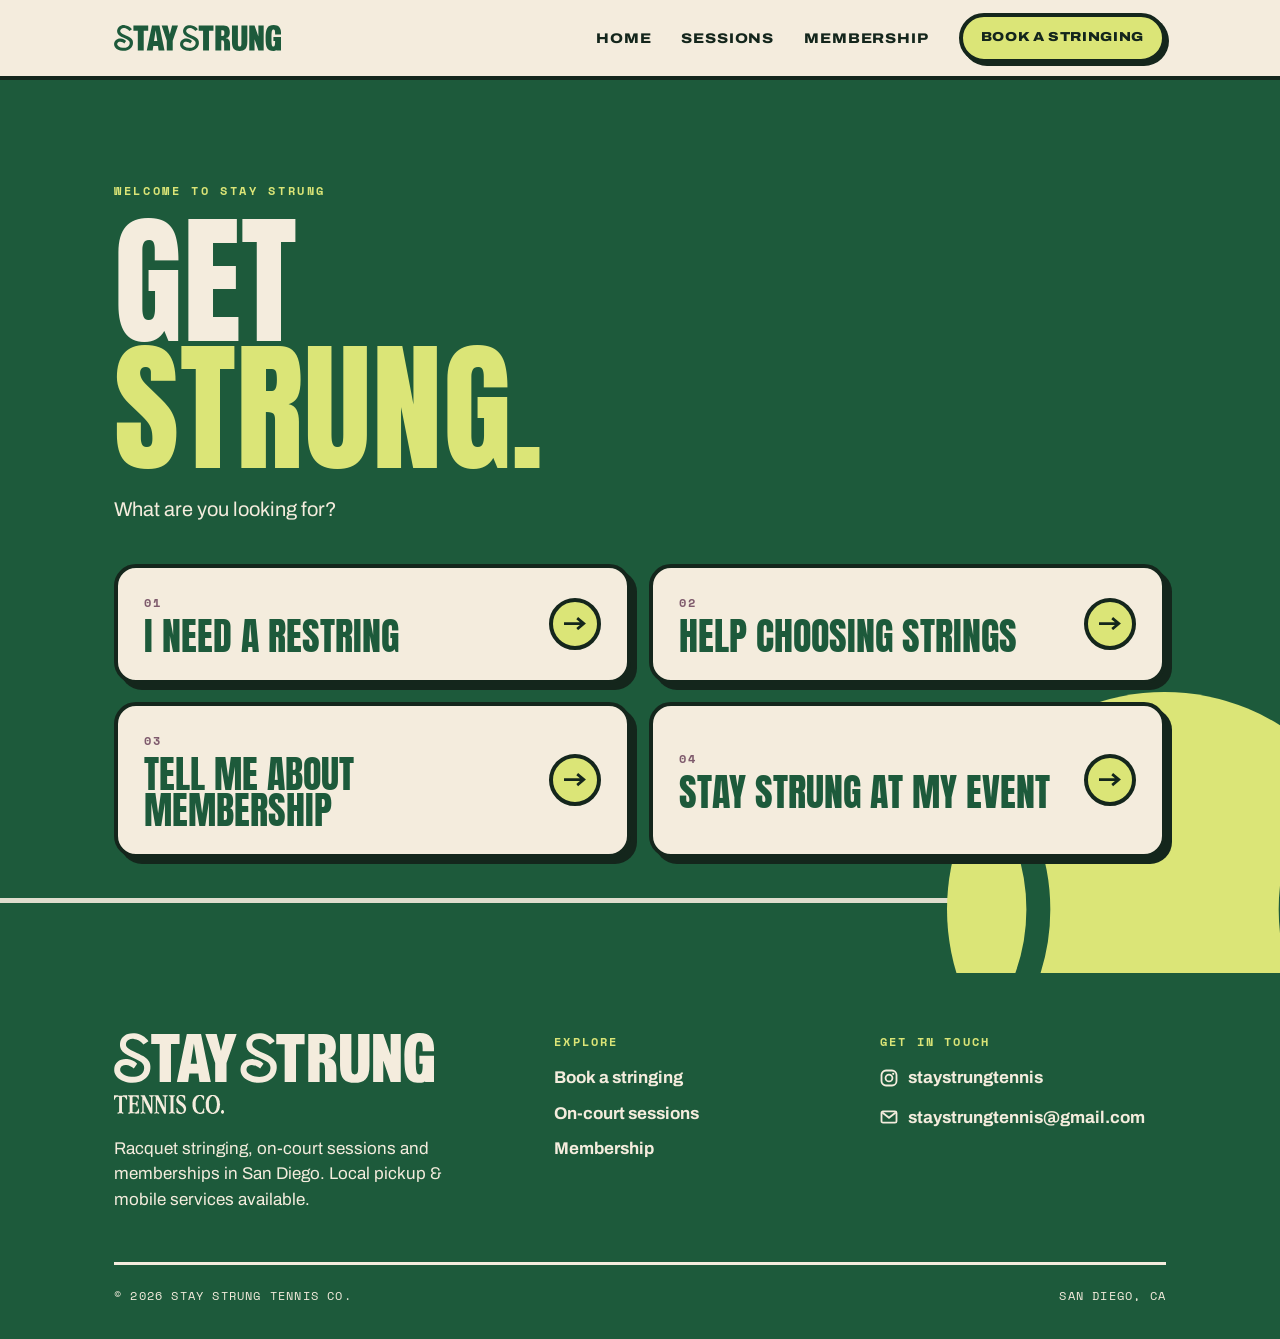
==== docs/get-strung/index.html @ e5cf0d27 "Launch Stay Strung website" ====
<!doctype html>
<html lang="en">
<head>
<meta charset="utf-8">
<meta name="viewport" content="width=device-width, initial-scale=1">
<title>Get Strung — Stay Strung Tennis Co.</title>
<meta name="description" content="Restrings, string help, memberships and events from Stay Strung in San Diego.">
<meta name="theme-color" content="#1D5A3B">
<meta property="og:title" content="Get Strung — Stay Strung Tennis Co.">
<meta property="og:description" content="Restrings, string help, memberships and events from Stay Strung in San Diego.">
<link rel="icon" href="../favicon.svg" type="image/svg+xml">
<link rel="preload" href="../assets/fonts/anton-latin-400-normal.woff2" as="font" type="font/woff2" crossorigin>
<link rel="stylesheet" href="../css/style.css">
</head>
<body>

<header class="nav">
  <div class="wrap">
    <a class="nav__logo" href="../index.html" aria-label="Stay Strung home"><img src="../assets/wordmark-green.svg" alt="Stay Strung"></a>
    <button class="nav__toggle" aria-label="Menu" aria-expanded="false"><span></span><span></span><span></span></button>
    <ul class="nav__links">
      <li><a href="../index.html">Home</a></li>
      <li><a href="../sessions.html">Sessions</a></li>
      <li><a href="../membership.html">Membership</a></li>
      <li><a class="btn" href="../index.html#book">Book a stringing</a></li>
    </ul>
  </div>
</header>

<main>

<section class="phero" style="min-height:calc(100vh - 80px)">
  <div class="phero__line" style="left:0;right:0;bottom:70px;height:5px" aria-hidden="true"></div>
  <img class="phero__ball" src="../assets/ball-on-green.svg" alt="" aria-hidden="true">
  <div class="wrap">
    <p class="eyebrow">Welcome to Stay Strung</p>
    <h1 class="display h-xl">Get<br><span class="c-lime">strung.</span></h1>
    <p class="lede">What are you looking for?</p>
    <div class="choose">
      <a href="../index.html?service=stringing#book"><div><div class="k">01</div><div class="t">I need a restring</div></div><span class="arr"><svg viewBox="0 0 40 24" aria-hidden="true"><path d="M0 12H34M24 2L36 12L24 22" fill="none" stroke="currentColor" stroke-width="5"/></svg></span></a>
      <a href="../sessions.html"><div><div class="k">02</div><div class="t">Help choosing strings</div></div><span class="arr"><svg viewBox="0 0 40 24" aria-hidden="true"><path d="M0 12H34M24 2L36 12L24 22" fill="none" stroke="currentColor" stroke-width="5"/></svg></span></a>
      <a href="../membership.html"><div><div class="k">03</div><div class="t">Tell me about membership</div></div><span class="arr"><svg viewBox="0 0 40 24" aria-hidden="true"><path d="M0 12H34M24 2L36 12L24 22" fill="none" stroke="currentColor" stroke-width="5"/></svg></span></a>
      <a href="../index.html?service=event#book"><div><div class="k">04</div><div class="t">Stay Strung at my event</div></div><span class="arr"><svg viewBox="0 0 40 24" aria-hidden="true"><path d="M0 12H34M24 2L36 12L24 22" fill="none" stroke="currentColor" stroke-width="5"/></svg></span></a>
    </div>
  </div>
</section>

</main>

<footer class="foot">
  <div class="wrap">
    <div class="foot__top">
      <div class="foot__logo">
        <img src="../assets/wordmark-cream.svg" alt="Stay Strung">
        <img class="co" src="../assets/tennisco-cream.svg" alt="Tennis Co.">
        <p style="margin-top:22px;max-width:34ch">Racquet stringing, on-court sessions and memberships in San Diego. Local pickup &amp; mobile services available.</p>
      </div>
      <div>
        <h4>Explore</h4>
        <ul>
          <li><a href="../index.html#book">Book a stringing</a></li>
          <li><a href="../sessions.html">On-court sessions</a></li>
          <li><a href="../membership.html">Membership</a></li>
        </ul>
      </div>
      <div>
        <h4>Get in touch</h4>
        <ul>
          <li><a class="ico" href="https://instagram.com/staystrungtennis" target="_blank" rel="noopener"><svg viewBox="0 0 24 24" aria-hidden="true"><rect x="2" y="2" width="20" height="20" rx="6" fill="none" stroke="currentColor" stroke-width="2.4"/><circle cx="12" cy="12" r="4.6" fill="none" stroke="currentColor" stroke-width="2.4"/><circle cx="17.6" cy="6.4" r="1.5" fill="currentColor"/></svg> staystrungtennis</a></li>
          <li><a class="ico" href="mailto:staystrungtennis@gmail.com"><svg viewBox="0 0 24 24" aria-hidden="true"><rect x="2" y="4.5" width="20" height="15" rx="2" fill="none" stroke="currentColor" stroke-width="2.4"/><path d="M3 6l9 7 9-7" fill="none" stroke="currentColor" stroke-width="2.4"/></svg> staystrungtennis@gmail.com</a></li>
        </ul>
      </div>
    </div>
    <div class="foot__base"><span>&copy; <span id="yr">2026</span> Stay Strung Tennis Co.</span><span>San Diego, CA</span></div>
  </div>
</footer>

<script>document.getElementById('yr').textContent = new Date().getFullYear();</script>
<script src="../js/main.js"></script>
</body>
</html>
---- docs/css/style.css ----
/* ==========================================================
   STAY STRUNG — site styles
   1993 tennis club meets modern performance lab.
   ========================================================== */

@font-face { font-family: 'Anton'; src: url('../assets/fonts/anton-latin-400-normal.woff2') format('woff2'); font-display: swap; }
@font-face { font-family: 'Archivo'; src: url('../assets/fonts/archivo-latin-standard-normal.woff2') format('woff2');
  font-weight: 100 900; font-stretch: 62% 125%; font-display: swap; }
@font-face { font-family: 'Space Mono'; src: url('../assets/fonts/space-mono-latin-700-normal.woff2') format('woff2'); font-weight: 700; font-display: swap; }
@font-face { font-family: 'Space Mono'; src: url('../assets/fonts/space-mono-latin-400-normal.woff2') format('woff2'); font-weight: 400; font-display: swap; }

:root {
  --cream: #F4ECDD;
  --cream-2: #EDE3D0;
  --green: #1D5A3B;
  --green-d: #133D28;
  --lime: #DBE577;
  --mauve: #BDA3AE;
  --mauve-d: #7E5A6C;
  --ink: #14261C;

  --display: 'Anton', Impact, 'Arial Narrow', sans-serif;
  --sans: 'Archivo', system-ui, -apple-system, 'Helvetica Neue', Arial, sans-serif;
  --mono: 'Space Mono', ui-monospace, Menlo, monospace;

  --gutter: clamp(20px, 5vw, 64px);
  --max: 1180px;
  --line: 4px;
}

* { box-sizing: border-box; margin: 0; padding: 0; }
html { scroll-behavior: smooth; }
body {
  background: var(--cream);
  color: var(--ink);
  font-family: var(--sans);
  font-size: 17px;
  line-height: 1.5;
  -webkit-font-smoothing: antialiased;
  overflow-x: hidden;
}
img { display: block; max-width: 100%; }
a { color: inherit; }

.wrap { width: 100%; max-width: var(--max); margin: 0 auto; padding: 0 var(--gutter); position: relative; }

/* ---------- type ---------- */
.display { font-family: var(--display); font-weight: 400; text-transform: uppercase; line-height: .9; letter-spacing: .005em; }
.eyebrow { font-family: var(--mono); font-weight: 700; font-size: 12px; letter-spacing: .22em; text-transform: uppercase; }
.wide { font-family: var(--sans); font-stretch: 125%; font-weight: 800; text-transform: uppercase; letter-spacing: .02em; }
.lede { font-size: clamp(17px, 1.6vw, 20px); max-width: 38ch; }
h1, h2, h3 { font-weight: 400; }
.h-xl { font-size: clamp(64px, 11vw, 150px); }
.h-lg { font-size: clamp(48px, 7vw, 96px); }
.h-md { font-size: clamp(36px, 4.6vw, 60px); }
.c-green { color: var(--green); }
.c-lime { color: var(--lime); }
.c-cream { color: var(--cream); }
.c-mauve { color: var(--mauve-d); }

/* ---------- buttons ---------- */
.btn {
  display: inline-flex; align-items: center; gap: 12px;
  font-family: var(--sans); font-stretch: 115%; font-weight: 850; font-size: 15px;
  text-transform: uppercase; letter-spacing: .05em; text-decoration: none;
  padding: 16px 24px; border: var(--line) solid var(--ink); border-radius: 999px;
  background: var(--lime); color: var(--ink); cursor: pointer;
  box-shadow: 5px 5px 0 var(--ink);
  transition: transform .12s ease, box-shadow .12s ease;
}
.btn:hover { transform: translate(-2px, -2px); box-shadow: 7px 7px 0 var(--ink); }
.btn:active { transform: translate(3px, 3px); box-shadow: 2px 2px 0 var(--ink); }
.btn--ghost { background: var(--cream); }
.btn--green { background: var(--green); color: var(--cream); }
.btn svg { width: 22px; height: 14px; }
.btn:focus-visible, a:focus-visible, input:focus-visible, select:focus-visible, textarea:focus-visible {
  outline: 3px solid var(--mauve-d); outline-offset: 3px;
}

/* ---------- nav ---------- */
.nav { position: sticky; top: 0; z-index: 50; background: var(--cream); border-bottom: var(--line) solid var(--ink); }
.nav .wrap { display: flex; align-items: center; justify-content: space-between; height: 76px; gap: 24px; }
.nav__logo img { height: 26px; width: auto; }
.nav__links { display: flex; align-items: center; gap: 30px; list-style: none; }
.nav__links a:not(.btn) {
  font-family: var(--sans); font-stretch: 115%; font-weight: 800; font-size: 14px;
  text-transform: uppercase; letter-spacing: .06em; text-decoration: none;
  padding: 6px 0; border-bottom: 3px solid transparent;
}
.nav__links a:not(.btn):hover, .nav__links a[aria-current="page"] { border-color: var(--mauve); }
.nav__links .btn { padding: 11px 18px; font-size: 13px; box-shadow: 3px 3px 0 var(--ink); }
.nav__toggle { display: none; background: none; border: var(--line) solid var(--ink); border-radius: 999px; width: 48px; height: 40px; cursor: pointer; }
.nav__toggle span { display: block; width: 20px; height: 3px; background: var(--ink); margin: 4px auto; }

@media (max-width: 820px) {
  .nav__toggle { display: block; }
  .nav__links {
    position: absolute; top: 76px; left: 0; right: 0; flex-direction: column; align-items: flex-start; gap: 0;
    background: var(--cream); border-bottom: var(--line) solid var(--ink); padding: 8px var(--gutter) 24px;
    display: none;
  }
  .nav__links.open { display: flex; }
  .nav__links li { width: 100%; }
  .nav__links a:not(.btn) { display: block; padding: 14px 0; font-size: 18px; border-bottom: 2px solid var(--cream-2); }
  .nav__links .btn { margin-top: 16px; }
}

/* ---------- hero ---------- */
.hero { position: relative; overflow: hidden; padding: clamp(40px, 7vw, 90px) 0 clamp(60px, 9vw, 120px); }
.hero__ball { position: absolute; width: clamp(280px, 42vw, 560px); right: clamp(-200px, -9vw, -60px); top: clamp(-220px, -12vw, -90px); z-index: 0; }
.hero__half { position: absolute; width: clamp(100px, 12vw, 170px); aspect-ratio: 2 / 1; background: var(--mauve);
  border-radius: 0 0 999px 999px; top: -4px; right: clamp(180px, 30vw, 440px); z-index: 0; }
.hero .wrap { z-index: 1; }
.hero__logo { width: min(640px, 100%); }
.hero__logo .stay { width: 63%; }
.hero__logo .strung { width: 100%; margin-top: 3.2%; }
.hero__logo .co { width: 24%; margin: 3% 0 0 auto; }
.hero__sub { margin-top: 28px; font-size: clamp(18px, 2.2vw, 26px); line-height: 1.15; }
.hero__ctas { display: flex; flex-wrap: wrap; gap: 16px; margin-top: 34px; }
.hero__racquet { position: absolute; width: clamp(140px, 17vw, 230px); right: clamp(10px, 8vw, 120px); bottom: clamp(24px, 4vw, 60px); transform: rotate(28deg); z-index: 2; }
@media (max-width: 700px) { .hero__racquet { display: none; } }

/* page hero (inner pages) */
.phero { position: relative; overflow: hidden; background: var(--green); color: var(--cream); padding: clamp(56px, 8vw, 110px) 0 clamp(70px, 9vw, 130px); }
.phero .eyebrow { color: var(--lime); }
.phero h1 { margin-top: 18px; }
.phero .lede { margin-top: 22px; color: var(--cream); }
.phero__ball { position: absolute; width: clamp(240px, 34vw, 460px); right: clamp(-160px, -8vw, -40px); bottom: clamp(-200px, -12vw, -80px); }
.phero__line { position: absolute; background: var(--cream); opacity: .9; }
.phero .wrap { z-index: 1; }
.phero__line { z-index: 0; }

/* ---------- court band ---------- */
.band { position: relative; background: var(--green); transform: skewY(-3.5deg); margin: 40px 0 60px; }
.band__inner { transform: skewY(3.5deg); padding: clamp(60px, 8vw, 110px) 0; }
.band::before, .band::after { content: ''; position: absolute; left: 0; right: 0; height: 5px; background: var(--cream); }
.band::before { top: 18px; } .band::after { bottom: 18px; }
.band__center { position: absolute; top: 18px; bottom: 18px; width: 5px; background: var(--cream); left: 62%; }
.band h2 { color: var(--lime); }
@media (max-width: 700px) { .band__center { display: none; } }

/* ---------- sections ---------- */
.section { padding: clamp(60px, 9vw, 120px) 0; position: relative; }
.section--mauve { background: var(--mauve); }
.section--green { background: var(--green); color: var(--cream); }
.section--cream2 { background: var(--cream-2); }
.section__head { display: flex; flex-wrap: wrap; justify-content: space-between; align-items: end; gap: 24px; margin-bottom: clamp(36px, 5vw, 60px); }
.section__head .eyebrow { color: var(--mauve-d); margin-bottom: 14px; }
.section--green .section__head .eyebrow { color: var(--lime); }
.section--mauve .section__head .eyebrow { color: var(--ink); }

.rule-num { display: flex; align-items: center; gap: 12px; font-family: var(--mono); font-weight: 700; font-size: 13px; letter-spacing: .12em; color: var(--mauve-d); margin-bottom: 16px; }
.rule-num::after { content: ''; flex: 1; height: var(--line); background: currentColor; opacity: 1; }
.section--green .rule-num { color: var(--lime); }

/* three-up */
.grid3 { display: grid; grid-template-columns: repeat(3, 1fr); gap: clamp(24px, 3vw, 44px); }
.grid4 { display: grid; grid-template-columns: repeat(4, 1fr); gap: clamp(20px, 2.5vw, 32px); }
@media (max-width: 900px) { .grid3, .grid4 { grid-template-columns: 1fr 1fr; } }
@media (max-width: 620px) { .grid3, .grid4 { grid-template-columns: 1fr; } }

.item h3 { font-family: var(--sans); font-stretch: 115%; font-weight: 850; font-size: 21px; line-height: 1.1; text-transform: uppercase; }
.item p { margin-top: 10px; font-size: 16px; }
.item .more { display: inline-block; margin-top: 14px; font-family: var(--mono); font-weight: 700; font-size: 13px; letter-spacing: .1em; text-transform: uppercase; text-decoration: none; border-bottom: 3px solid var(--mauve); }
.item .more:hover { border-color: var(--green); }

/* problem list */
.checklist { list-style: none; display: grid; grid-template-columns: 1fr 1fr; gap: 0; border-top: var(--line) solid var(--ink); }
.checklist li { display: flex; gap: 16px; align-items: center; padding: 22px 8px; border-bottom: var(--line) solid var(--ink); font-family: var(--display); text-transform: uppercase; font-size: clamp(24px, 2.6vw, 34px); line-height: 1; }
.checklist li:nth-child(odd) { border-right: var(--line) solid var(--ink); padding-right: 24px; }
.checklist li:nth-child(even) { padding-left: 24px; }
.checklist .x { flex: none; width: 34px; height: 34px; border-radius: 50%; background: var(--cream); border: 3px solid var(--ink); display: grid; place-items: center; font-family: var(--mono); font-size: 16px; }
@media (max-width: 700px) {
  .checklist { grid-template-columns: 1fr; }
  .checklist li:nth-child(odd) { border-right: 0; padding-right: 8px; }
  .checklist li:nth-child(even) { padding-left: 8px; }
}

/* steps */
.steps { counter-reset: s; }
.step { background: var(--cream); border: var(--line) solid var(--ink); border-radius: 24px; padding: 28px 26px 30px; position: relative; }
.step__n { width: 54px; height: 54px; border-radius: 50%; background: var(--lime); border: var(--line) solid var(--ink); display: grid; place-items: center; font-family: var(--display); font-size: 26px; margin-bottom: 18px; }
.step h3 { font-family: var(--display); text-transform: uppercase; font-size: 32px; line-height: .95; color: var(--green); }
.step p { margin-top: 10px; font-size: 16px; }

/* ---------- booking ---------- */
.book { display: grid; grid-template-columns: 5fr 7fr; gap: clamp(32px, 5vw, 70px); align-items: start; }
@media (max-width: 900px) { .book { grid-template-columns: 1fr; } }
.book__intro .lede { margin-top: 20px; }
.book__ball { width: 160px; margin-top: 40px; }
.form { background: var(--cream); border: var(--line) solid var(--ink); border-radius: 28px; padding: clamp(22px, 3.5vw, 40px); box-shadow: 8px 8px 0 var(--ink); }
.form fieldset { border: 0; }
.form .row { display: grid; grid-template-columns: 1fr 1fr; gap: 18px; }
@media (max-width: 560px) { .form .row { grid-template-columns: 1fr; } }
.field { display: flex; flex-direction: column; gap: 7px; margin-bottom: 18px; }
.field label, .legend { font-family: var(--mono); font-weight: 700; font-size: 12px; letter-spacing: .14em; text-transform: uppercase; }
.field input, .field select, .field textarea {
  font: inherit; font-size: 16px; color: var(--ink); background: #FBF7EF;
  border: 3px solid var(--ink); border-radius: 12px; padding: 12px 14px; width: 100%;
}
.field textarea { min-height: 96px; resize: vertical; }
.chips { display: flex; flex-wrap: wrap; gap: 10px; margin: 8px 0 20px; }
.chip input { position: absolute; opacity: 0; pointer-events: none; }
.chip span {
  display: inline-block; padding: 10px 16px; border: 3px solid var(--ink); border-radius: 999px;
  font-family: var(--sans); font-stretch: 110%; font-weight: 800; font-size: 14px; text-transform: uppercase; letter-spacing: .03em;
  cursor: pointer; background: #FBF7EF; transition: background .12s;
}
.chip input:checked + span { background: var(--green); color: var(--cream); }
.chip input:focus-visible + span { outline: 3px solid var(--mauve-d); outline-offset: 2px; }
.form__foot { display: flex; flex-wrap: wrap; align-items: center; justify-content: space-between; gap: 16px; margin-top: 8px; }
.form__note { font-size: 13px; color: var(--mauve-d); max-width: 30ch; }
.form__done { display: none; text-align: center; padding: 30px 10px; }
.form__done h3 { font-family: var(--display); text-transform: uppercase; font-size: 48px; color: var(--green); line-height: .95; }
.form__done p { margin-top: 12px; }
.form.sent fieldset, .form.sent .form__foot { display: none; }
.form.sent .form__done { display: block; }

/* ---------- about ---------- */
.about { display: grid; grid-template-columns: 1fr 1.3fr; gap: clamp(30px, 5vw, 80px); align-items: center; }
@media (max-width: 800px) { .about { grid-template-columns: 1fr; } }
.badge { aspect-ratio: 1; max-width: 360px; width: 100%; border-radius: 50%; background: var(--mauve); border: var(--line) solid var(--ink); display: grid; place-items: center; position: relative; }
.badge::before { content: ''; position: absolute; inset: 14px; border-radius: 50%; border: 2px solid var(--ink); opacity: .5; }
.badge__txt { text-align: center; }
.badge__txt .display { font-size: clamp(54px, 7vw, 86px); color: var(--green); }
.badge__txt .eyebrow { display: block; margin-top: 10px; }
.creds { list-style: none; margin-top: 24px; border-top: var(--line) solid var(--ink); }
.creds li { padding: 14px 0; border-bottom: 2px solid var(--ink); font-weight: 600; display: flex; gap: 14px; align-items: baseline; }
.creds li::before { content: '●'; color: var(--lime); -webkit-text-stroke: 1.5px var(--ink); font-size: 14px; }

/* ---------- membership tiers ---------- */
.tiers { display: grid; grid-template-columns: repeat(3, 1fr); gap: clamp(20px, 2.5vw, 32px); align-items: stretch; }
@media (max-width: 960px) { .tiers { grid-template-columns: 1fr; max-width: 520px; margin: 0 auto; } }
.tier { background: var(--cream); border: var(--line) solid var(--ink); border-radius: 28px; padding: 34px 28px 30px; display: flex; flex-direction: column; position: relative; }
.tier--feat { background: var(--green); color: var(--cream); box-shadow: 10px 10px 0 var(--ink); transform: translateY(-14px); }
@media (max-width: 960px) { .tier--feat { transform: none; } }
.tier__flag { position: absolute; top: -18px; left: 50%; transform: translateX(-50%); background: var(--lime); color: var(--ink); border: 3px solid var(--ink); border-radius: 999px; padding: 5px 14px; font-family: var(--mono); font-weight: 700; font-size: 11px; letter-spacing: .16em; white-space: nowrap; }
.tier__name { font-family: var(--display); text-transform: uppercase; font-size: 50px; line-height: .9; color: var(--green); }
.tier--feat .tier__name { color: var(--lime); }
.tier__for { font-family: var(--mono); font-weight: 700; font-size: 12px; letter-spacing: .12em; text-transform: uppercase; margin-top: 10px; color: var(--mauve-d); }
.tier--feat .tier__for { color: var(--mauve); }
.tier__price { margin: 26px 0 6px; display: flex; align-items: baseline; gap: 8px; }
.tier__price .from { font-family: var(--mono); font-size: 12px; font-weight: 700; letter-spacing: .1em; }
.tier__price .amt { font-family: var(--display); font-size: 64px; line-height: 1; }
.tier__price .per { font-weight: 700; }
.tier ul { list-style: none; margin: 18px 0 28px; border-top: 3px solid currentColor; flex: 1; }
.tier li { padding: 13px 0; border-bottom: 2px solid currentColor; display: flex; justify-content: space-between; gap: 12px; font-weight: 600; }
.tier li b { font-family: var(--display); font-weight: 400; font-size: 22px; line-height: 1; }
.tier .btn { justify-content: center; }
.tier--feat .btn { background: var(--lime); }

.note { font-family: var(--mono); font-size: 12px; letter-spacing: .06em; margin-top: 34px; text-align: center; color: var(--mauve-d); }

/* pillars */
.pillar { border-top: var(--line) solid currentColor; padding-top: 22px; }
.pillar .display { font-size: clamp(40px, 4.4vw, 58px); color: var(--lime); }
.pillar p { margin-top: 12px; }

/* timeline (session flow) */
.flow { list-style: none; border-left: var(--line) solid var(--ink); margin-left: 26px; }
.flow li { position: relative; padding: 0 0 44px 44px; }
.flow li:last-child { padding-bottom: 0; }
.flow li::before { content: attr(data-n); position: absolute; left: -30px; top: -4px; width: 56px; height: 56px; border-radius: 50%; background: var(--lime); border: var(--line) solid var(--ink); display: grid; place-items: center; font-family: var(--display); font-size: 24px; }
.flow h3 { font-family: var(--display); text-transform: uppercase; font-size: clamp(30px, 3.4vw, 44px); line-height: .95; color: var(--green); }
.flow p { margin-top: 8px; max-width: 52ch; }

.split { display: grid; grid-template-columns: 1fr 1fr; gap: clamp(30px, 6vw, 90px); align-items: start; }
@media (max-width: 860px) { .split { grid-template-columns: 1fr; } }

.pill-list { display: flex; flex-wrap: wrap; gap: 12px; margin-top: 22px; }
.pill-list span { border: 3px solid var(--ink); border-radius: 999px; padding: 9px 16px; background: var(--cream); font-stretch: 110%; font-weight: 800; text-transform: uppercase; font-size: 14px; letter-spacing: .03em; }

/* CTA strip */
.cta { background: var(--mauve); border-top: var(--line) solid var(--ink); border-bottom: var(--line) solid var(--ink); padding: clamp(50px, 7vw, 90px) 0; overflow: hidden; position: relative; }
.cta .wrap { display: flex; flex-wrap: wrap; align-items: center; justify-content: space-between; gap: 30px; }
.cta h2 { color: var(--green); }
.cta__ball { position: absolute; width: 260px; left: -90px; bottom: -150px; opacity: 1; }

/* ---------- footer ---------- */
.foot { background: var(--green); color: var(--cream); padding: 60px 0 34px; }
.foot__top { display: grid; grid-template-columns: 1.4fr 1fr 1fr; gap: 40px; align-items: start; }
@media (max-width: 800px) { .foot__top { grid-template-columns: 1fr; } }
.foot__logo img { width: min(320px, 100%); }
.foot__logo .co { width: 110px; margin-top: 12px; }
.foot h4 { font-family: var(--mono); font-weight: 700; font-size: 12px; letter-spacing: .18em; color: var(--lime); text-transform: uppercase; margin-bottom: 14px; }
.foot ul { list-style: none; }
.foot li { margin-bottom: 10px; }
.foot a { text-decoration: none; font-weight: 700; border-bottom: 2px solid transparent; }
.foot a:hover { border-color: var(--lime); }
.foot .ico { display: inline-flex; align-items: center; gap: 10px; }
.foot .ico svg { width: 18px; height: 18px; }
.foot__base { margin-top: 50px; padding-top: 22px; border-top: 3px solid var(--cream); display: flex; flex-wrap: wrap; justify-content: space-between; gap: 12px; font-family: var(--mono); font-size: 12px; letter-spacing: .1em; text-transform: uppercase; }

/* get-strung chooser */
.choose { display: grid; grid-template-columns: 1fr 1fr; gap: 18px; margin-top: 40px; }
@media (max-width: 640px) { .choose { grid-template-columns: 1fr; } }
.choose a { display: flex; justify-content: space-between; align-items: center; gap: 18px; text-decoration: none; background: var(--cream); color: var(--ink); border: var(--line) solid var(--ink); border-radius: 22px; padding: 26px 26px; box-shadow: 6px 6px 0 var(--ink); transition: transform .12s, box-shadow .12s; }
.choose a:hover { transform: translate(-2px,-2px); box-shadow: 8px 8px 0 var(--ink); }
.choose a .k { font-family: var(--mono); font-weight: 700; font-size: 12px; letter-spacing: .14em; color: var(--mauve-d); }
.choose a .t { font-family: var(--display); text-transform: uppercase; font-size: clamp(28px, 3vw, 38px); line-height: .95; color: var(--green); margin-top: 6px; }
.choose a .arr { flex: none; width: 52px; height: 52px; border-radius: 50%; background: var(--lime); border: var(--line) solid var(--ink); display: grid; place-items: center; }
.choose a .arr svg { width: 22px; }

.sr-only { position: absolute; width: 1px; height: 1px; overflow: hidden; clip: rect(0 0 0 0); white-space: nowrap; }
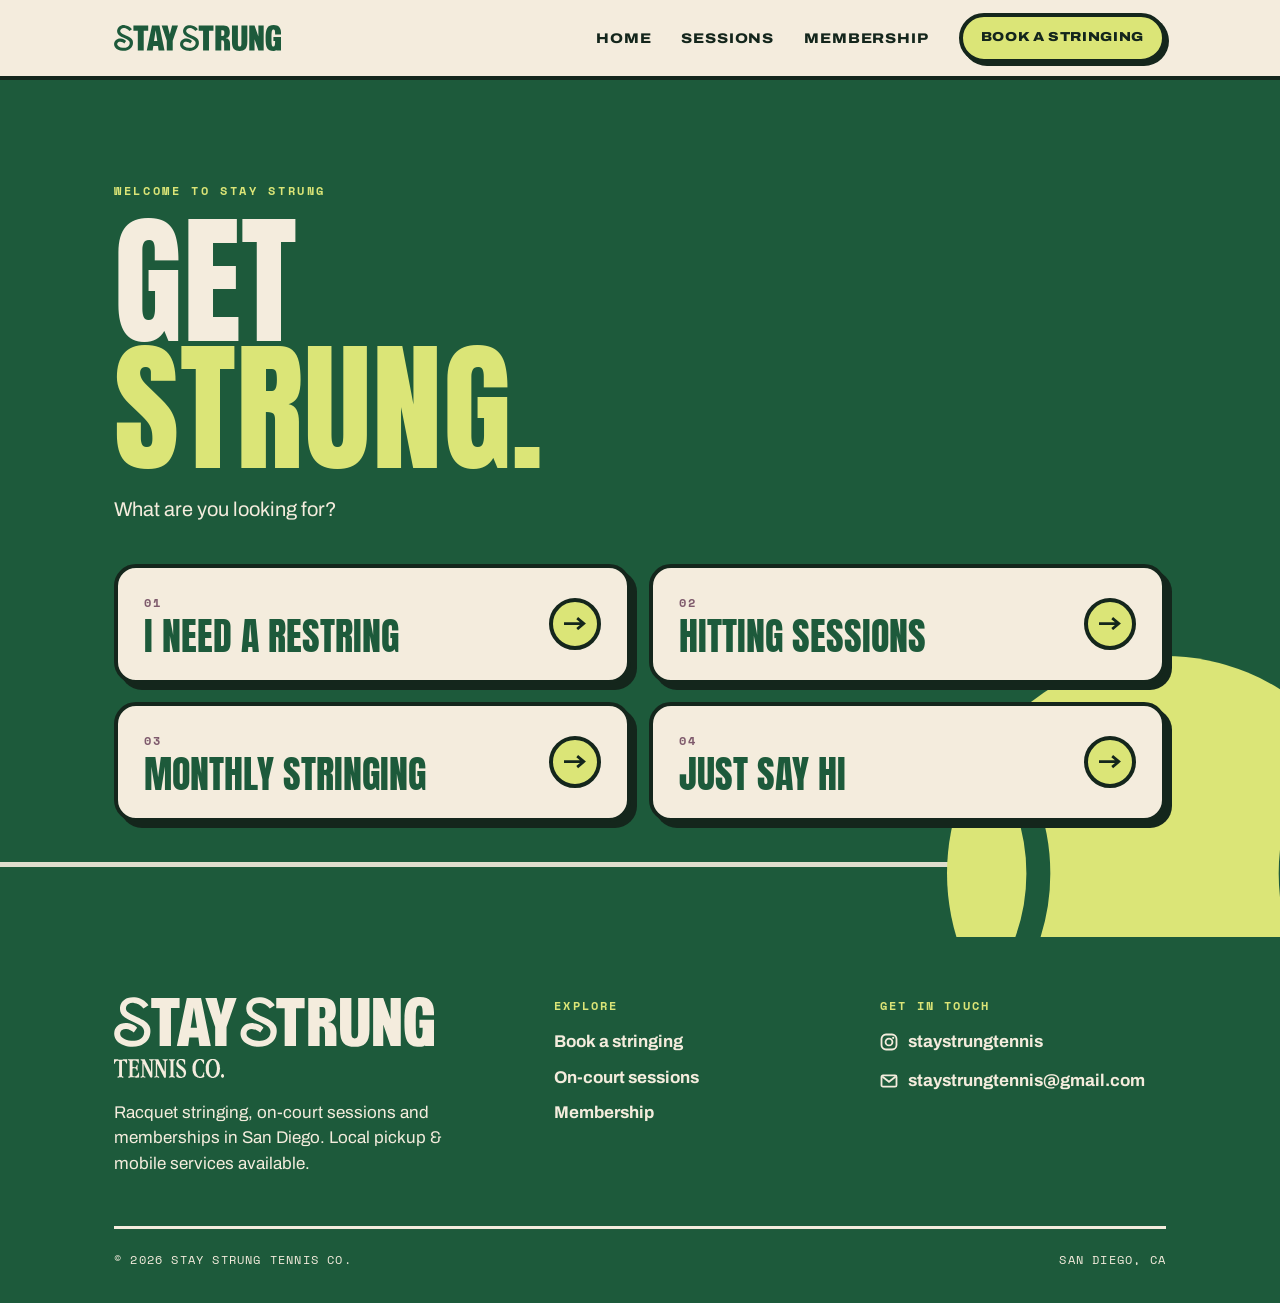
==== commit 874a7867: "Simplify site: remove pricing and membership details" ====
--- a/docs/get-strung/index.html
+++ b/docs/get-strung/index.html
@@ -4,10 +4,10 @@
 <meta charset="utf-8">
 <meta name="viewport" content="width=device-width, initial-scale=1">
 <title>Get Strung — Stay Strung Tennis Co.</title>
-<meta name="description" content="Restrings, string help, memberships and events from Stay Strung in San Diego.">
+<meta name="description" content="Restrings, hitting sessions and monthly stringing from Stay Strung in San Diego.">
 <meta name="theme-color" content="#1D5A3B">
 <meta property="og:title" content="Get Strung — Stay Strung Tennis Co.">
-<meta property="og:description" content="Restrings, string help, memberships and events from Stay Strung in San Diego.">
+<meta property="og:description" content="Restrings, hitting sessions and monthly stringing from Stay Strung in San Diego.">
 <link rel="icon" href="../favicon.svg" type="image/svg+xml">
 <link rel="preload" href="../assets/fonts/anton-latin-400-normal.woff2" as="font" type="font/woff2" crossorigin>
 <link rel="stylesheet" href="../css/style.css">
@@ -38,9 +38,9 @@
     <p class="lede">What are you looking for?</p>
     <div class="choose">
       <a href="../index.html?service=stringing#book"><div><div class="k">01</div><div class="t">I need a restring</div></div><span class="arr"><svg viewBox="0 0 40 24" aria-hidden="true"><path d="M0 12H34M24 2L36 12L24 22" fill="none" stroke="currentColor" stroke-width="5"/></svg></span></a>
-      <a href="../sessions.html"><div><div class="k">02</div><div class="t">Help choosing strings</div></div><span class="arr"><svg viewBox="0 0 40 24" aria-hidden="true"><path d="M0 12H34M24 2L36 12L24 22" fill="none" stroke="currentColor" stroke-width="5"/></svg></span></a>
-      <a href="../membership.html"><div><div class="k">03</div><div class="t">Tell me about membership</div></div><span class="arr"><svg viewBox="0 0 40 24" aria-hidden="true"><path d="M0 12H34M24 2L36 12L24 22" fill="none" stroke="currentColor" stroke-width="5"/></svg></span></a>
-      <a href="../index.html?service=event#book"><div><div class="k">04</div><div class="t">Stay Strung at my event</div></div><span class="arr"><svg viewBox="0 0 40 24" aria-hidden="true"><path d="M0 12H34M24 2L36 12L24 22" fill="none" stroke="currentColor" stroke-width="5"/></svg></span></a>
+      <a href="../sessions.html"><div><div class="k">02</div><div class="t">Hitting sessions</div></div><span class="arr"><svg viewBox="0 0 40 24" aria-hidden="true"><path d="M0 12H34M24 2L36 12L24 22" fill="none" stroke="currentColor" stroke-width="5"/></svg></span></a>
+      <a href="../membership.html"><div><div class="k">03</div><div class="t">Monthly stringing</div></div><span class="arr"><svg viewBox="0 0 40 24" aria-hidden="true"><path d="M0 12H34M24 2L36 12L24 22" fill="none" stroke="currentColor" stroke-width="5"/></svg></span></a>
+      <a href="../index.html?service=other#book"><div><div class="k">04</div><div class="t">Just say hi</div></div><span class="arr"><svg viewBox="0 0 40 24" aria-hidden="true"><path d="M0 12H34M24 2L36 12L24 22" fill="none" stroke="currentColor" stroke-width="5"/></svg></span></a>
     </div>
   </div>
 </section>
--- a/docs/css/style.css
+++ b/docs/css/style.css
@@ -302,3 +302,7 @@
 .choose a .arr svg { width: 22px; }
 
 .sr-only { position: absolute; width: 1px; height: 1px; overflow: hidden; clip: rect(0 0 0 0); white-space: nowrap; }
+
+/* pillars on cream */
+.pillars-light .pillar { border-top-color: var(--ink); }
+.pillars-light .pillar .display { color: var(--green); }
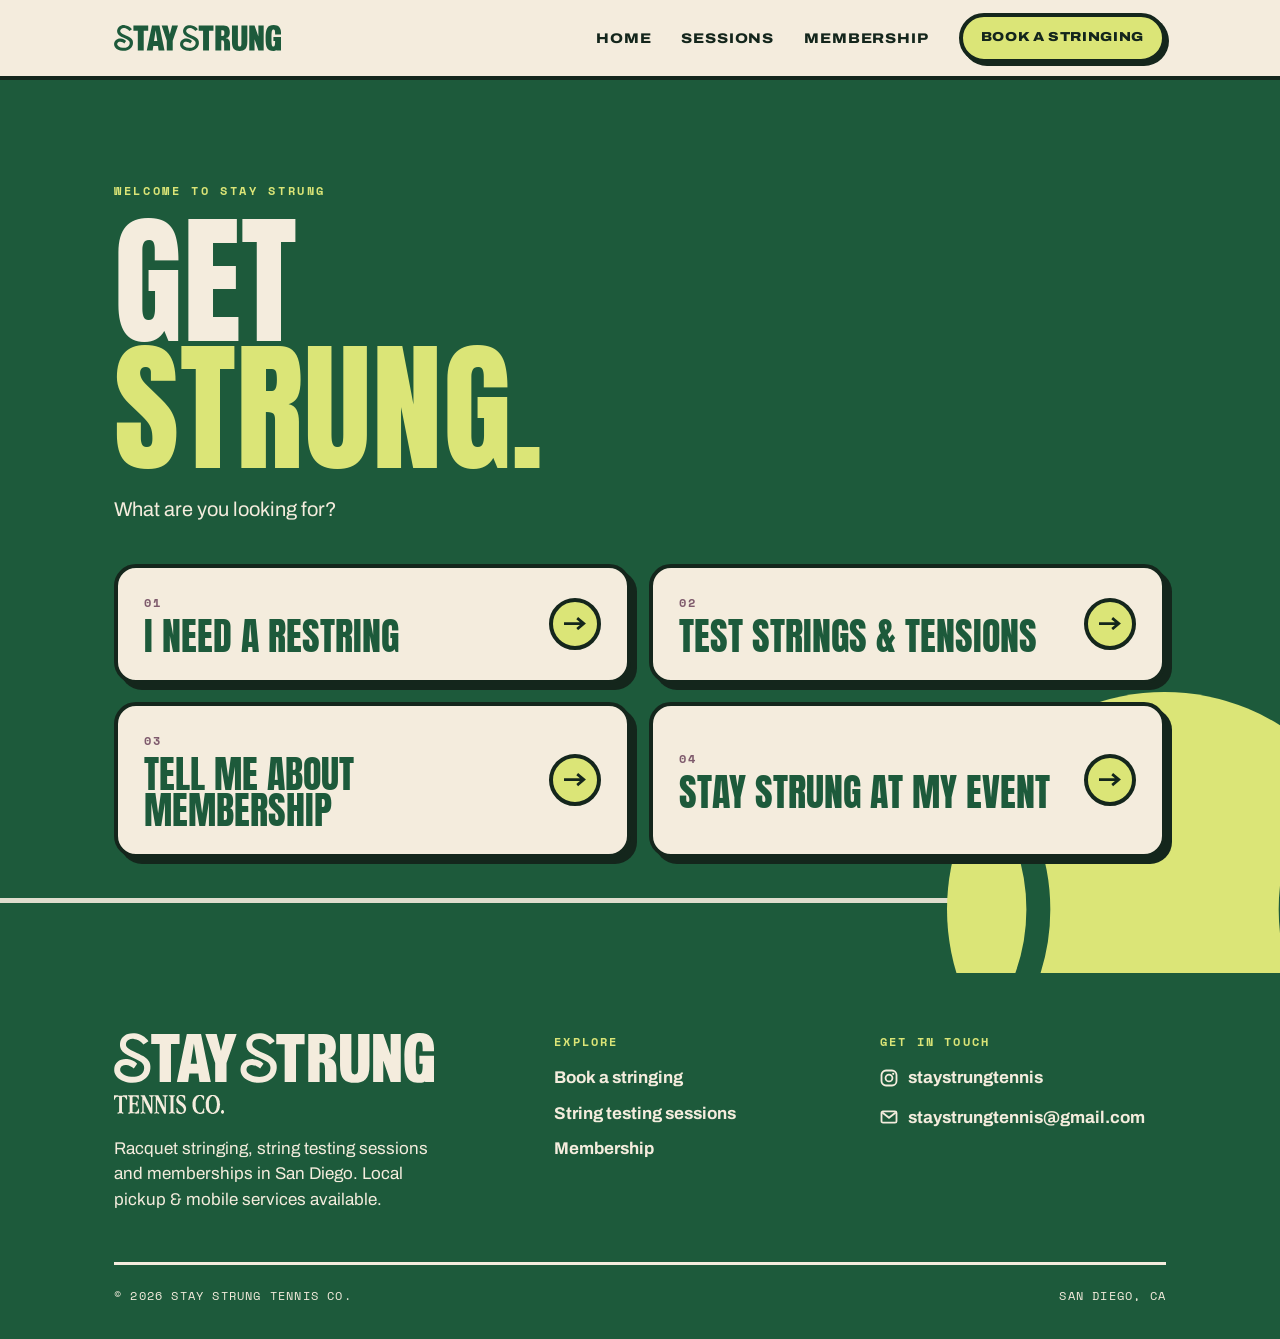
==== commit dbed27b9: "Restore first build, trimmed: string testing sessions, no tiers" ====
--- a/docs/get-strung/index.html
+++ b/docs/get-strung/index.html
@@ -4,10 +4,10 @@
 <meta charset="utf-8">
 <meta name="viewport" content="width=device-width, initial-scale=1">
 <title>Get Strung — Stay Strung Tennis Co.</title>
-<meta name="description" content="Restrings, hitting sessions and monthly stringing from Stay Strung in San Diego.">
+<meta name="description" content="Restrings, string testing sessions and memberships from Stay Strung in San Diego.">
 <meta name="theme-color" content="#1D5A3B">
 <meta property="og:title" content="Get Strung — Stay Strung Tennis Co.">
-<meta property="og:description" content="Restrings, hitting sessions and monthly stringing from Stay Strung in San Diego.">
+<meta property="og:description" content="Restrings, string testing sessions and memberships from Stay Strung in San Diego.">
 <link rel="icon" href="../favicon.svg" type="image/svg+xml">
 <link rel="preload" href="../assets/fonts/anton-latin-400-normal.woff2" as="font" type="font/woff2" crossorigin>
 <link rel="stylesheet" href="../css/style.css">
@@ -38,9 +38,9 @@
     <p class="lede">What are you looking for?</p>
     <div class="choose">
       <a href="../index.html?service=stringing#book"><div><div class="k">01</div><div class="t">I need a restring</div></div><span class="arr"><svg viewBox="0 0 40 24" aria-hidden="true"><path d="M0 12H34M24 2L36 12L24 22" fill="none" stroke="currentColor" stroke-width="5"/></svg></span></a>
-      <a href="../sessions.html"><div><div class="k">02</div><div class="t">Hitting sessions</div></div><span class="arr"><svg viewBox="0 0 40 24" aria-hidden="true"><path d="M0 12H34M24 2L36 12L24 22" fill="none" stroke="currentColor" stroke-width="5"/></svg></span></a>
-      <a href="../membership.html"><div><div class="k">03</div><div class="t">Monthly stringing</div></div><span class="arr"><svg viewBox="0 0 40 24" aria-hidden="true"><path d="M0 12H34M24 2L36 12L24 22" fill="none" stroke="currentColor" stroke-width="5"/></svg></span></a>
-      <a href="../index.html?service=other#book"><div><div class="k">04</div><div class="t">Just say hi</div></div><span class="arr"><svg viewBox="0 0 40 24" aria-hidden="true"><path d="M0 12H34M24 2L36 12L24 22" fill="none" stroke="currentColor" stroke-width="5"/></svg></span></a>
+      <a href="../sessions.html"><div><div class="k">02</div><div class="t">Test strings &amp; tensions</div></div><span class="arr"><svg viewBox="0 0 40 24" aria-hidden="true"><path d="M0 12H34M24 2L36 12L24 22" fill="none" stroke="currentColor" stroke-width="5"/></svg></span></a>
+      <a href="../membership.html"><div><div class="k">03</div><div class="t">Tell me about membership</div></div><span class="arr"><svg viewBox="0 0 40 24" aria-hidden="true"><path d="M0 12H34M24 2L36 12L24 22" fill="none" stroke="currentColor" stroke-width="5"/></svg></span></a>
+      <a href="../index.html?service=other#book"><div><div class="k">04</div><div class="t">Stay Strung at my event</div></div><span class="arr"><svg viewBox="0 0 40 24" aria-hidden="true"><path d="M0 12H34M24 2L36 12L24 22" fill="none" stroke="currentColor" stroke-width="5"/></svg></span></a>
     </div>
   </div>
 </section>
@@ -53,13 +53,13 @@
       <div class="foot__logo">
         <img src="../assets/wordmark-cream.svg" alt="Stay Strung">
         <img class="co" src="../assets/tennisco-cream.svg" alt="Tennis Co.">
-        <p style="margin-top:22px;max-width:34ch">Racquet stringing, on-court sessions and memberships in San Diego. Local pickup &amp; mobile services available.</p>
+        <p style="margin-top:22px;max-width:34ch">Racquet stringing, string testing sessions and memberships in San Diego. Local pickup &amp; mobile services available.</p>
       </div>
       <div>
         <h4>Explore</h4>
         <ul>
           <li><a href="../index.html#book">Book a stringing</a></li>
-          <li><a href="../sessions.html">On-court sessions</a></li>
+          <li><a href="../sessions.html">String testing sessions</a></li>
           <li><a href="../membership.html">Membership</a></li>
         </ul>
       </div>
